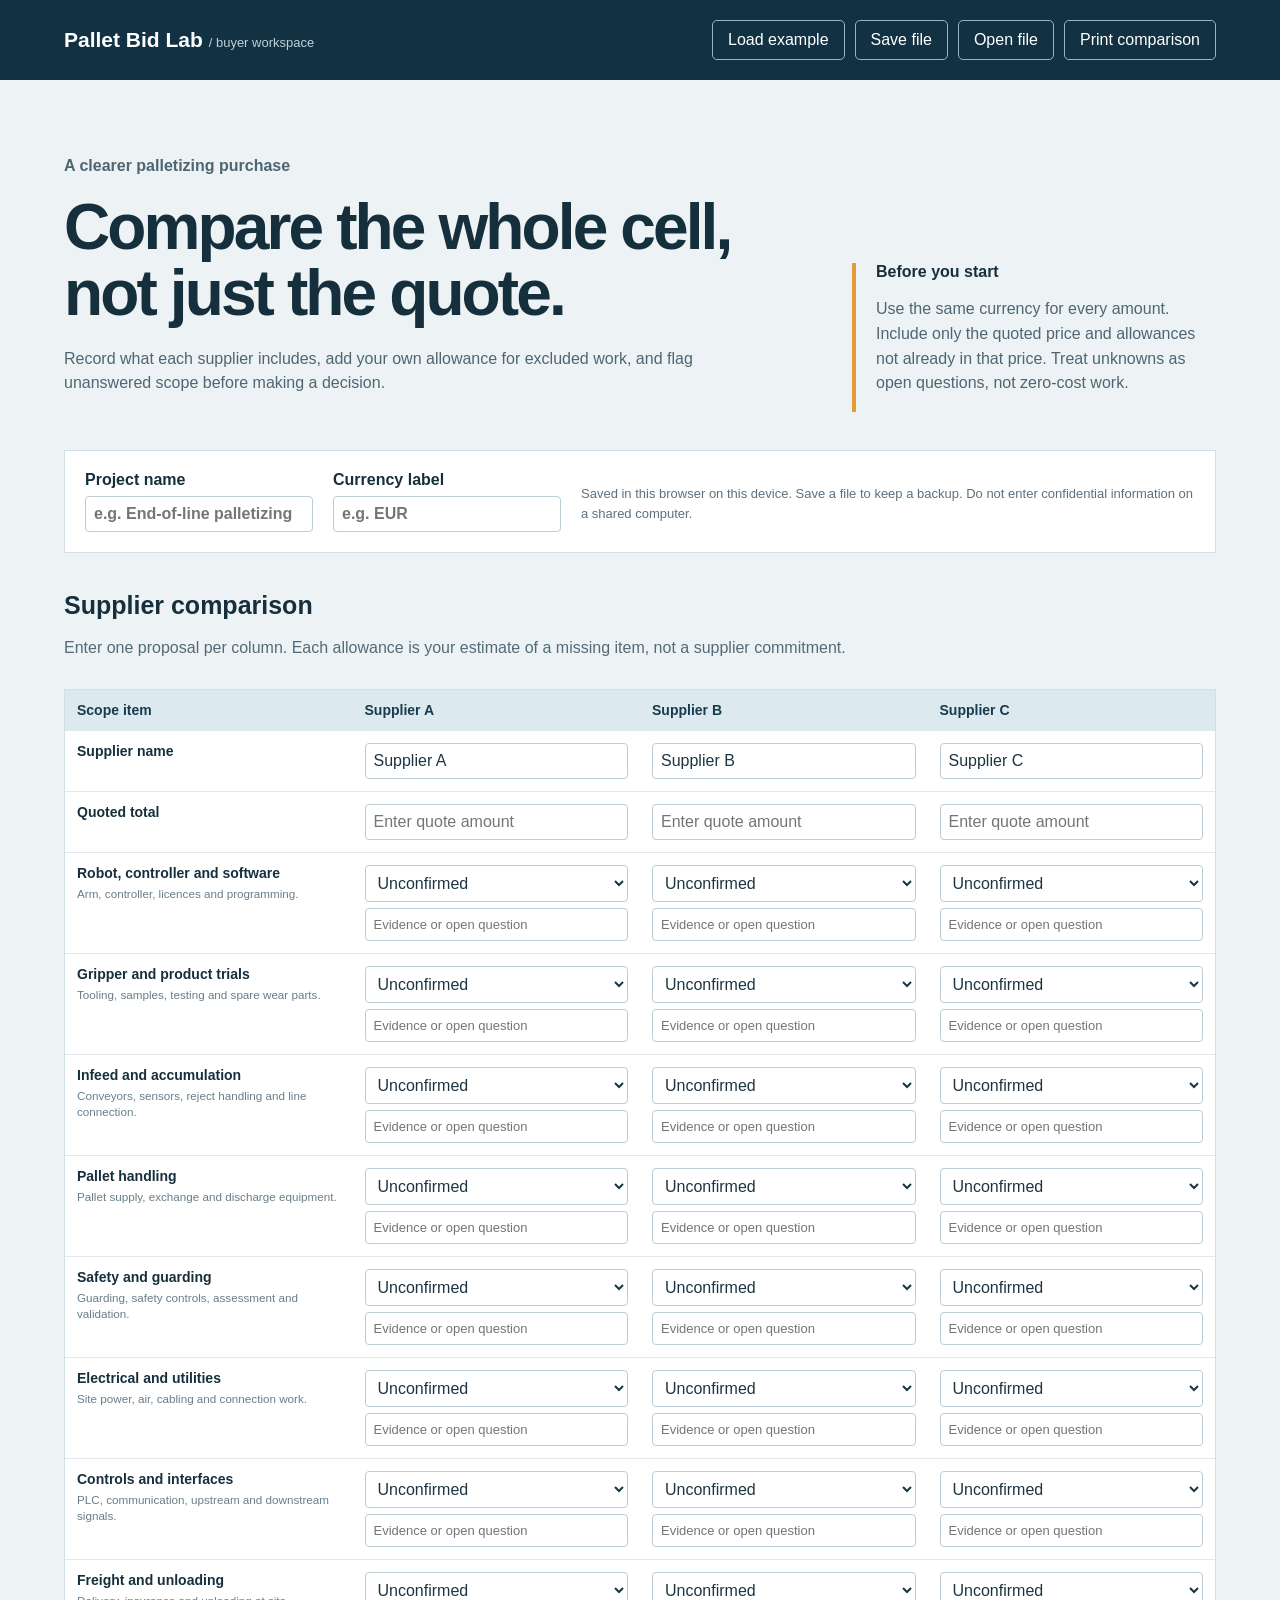
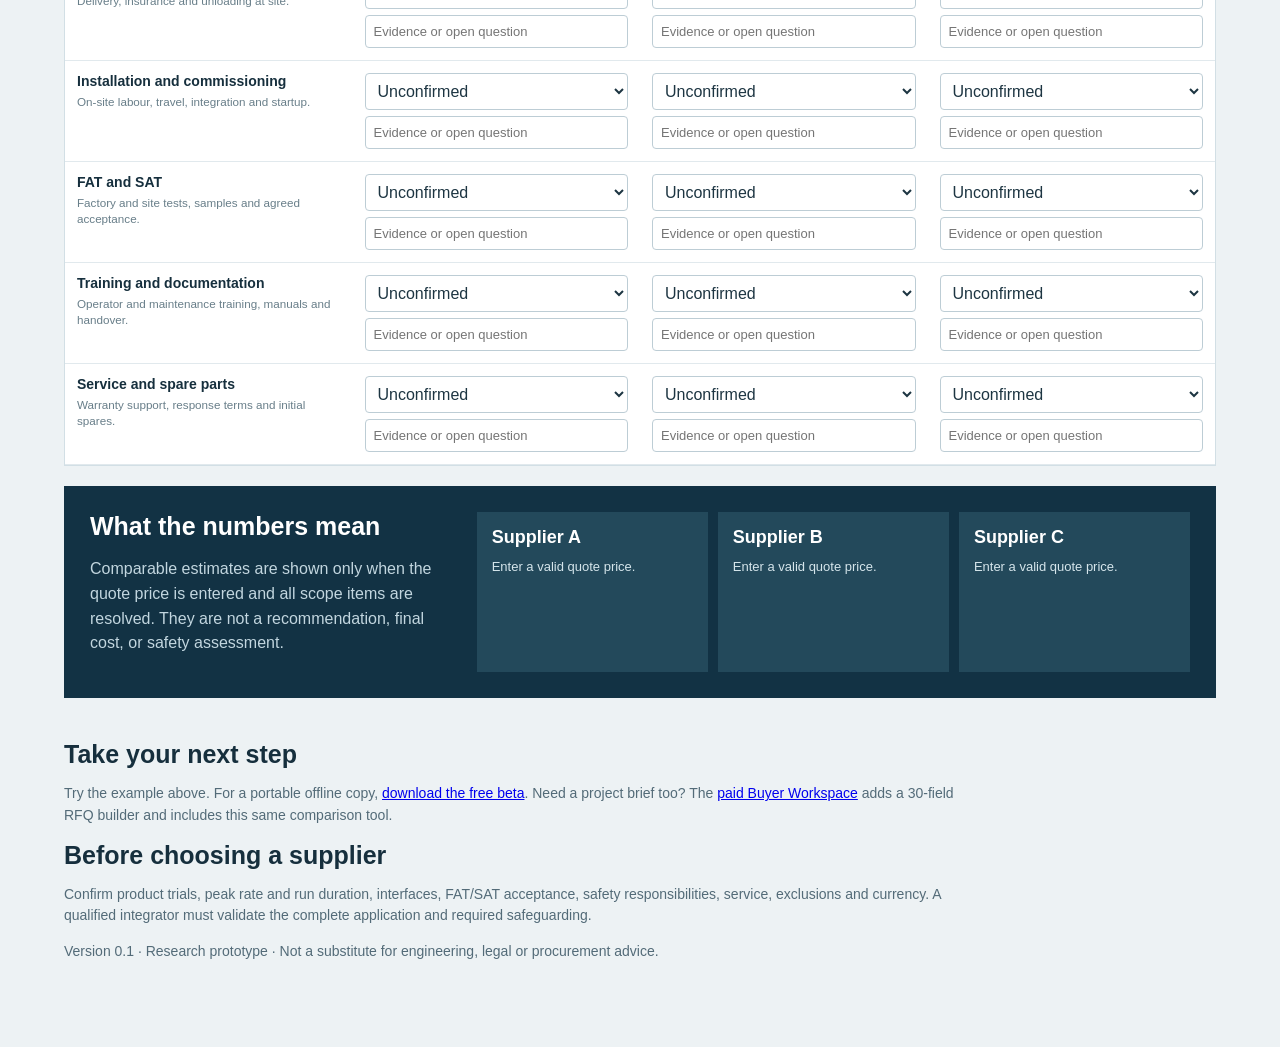
==== index.html @ bc4b7651 "Publish free comparison demo" ====
<!doctype html>
<html lang="en"><head><meta charset="utf-8"><meta name="viewport" content="width=device-width, initial-scale=1"><title>Pallet Bid Lab — compare like-for-like</title><link rel="stylesheet" href="style.css"></head>
<body><header><div class="brand">Pallet Bid Lab <span> / buyer workspace</span></div><div class="header-actions"><button id="demo">Load example</button><button id="save">Save file</button><button id="open">Open file</button><input id="file" type="file" accept="application/json,.json" hidden><button id="print">Print comparison</button></div></header>
<main><section class="intro"><div><p class="eyebrow">A clearer palletizing purchase</p><h1>Compare the whole cell,<br>not just the quote.</h1><p>Record what each supplier includes, add your own allowance for excluded work, and flag unanswered scope before making a decision.</p></div><aside><b>Before you start</b><p>Use the same currency for every amount. Include only the quoted price and allowances not already in that price. Treat unknowns as open questions, not zero-cost work.</p></aside></section>
<section class="project"><label>Project name <input id="project" placeholder="e.g. End-of-line palletizing"></label><label>Currency label <input id="currency" maxlength="8" placeholder="e.g. EUR"></label><p>Saved in this browser on this device. Save a file to keep a backup. Do not enter confidential information on a shared computer.</p></section>
<section class="section-head"><div><h2>Supplier comparison</h2><p>Enter one proposal per column. Each allowance is your estimate of a missing item, not a supplier commitment.</p></div></section>
<div class="table-wrap"><table><thead><tr><th scope="col">Scope item</th><th scope="col">Supplier A</th><th scope="col">Supplier B</th><th scope="col">Supplier C</th></tr></thead><tbody id="body"></tbody></table></div>
<section class="result" aria-live="polite"><div><h2>What the numbers mean</h2><p>Comparable estimates are shown only when the quote price is entered and all scope items are resolved. They are not a recommendation, final cost, or safety assessment.</p></div><div id="results"></div></section>
<section class="notes"><h2>Take your next step</h2><p>Try the example above. For a portable offline copy, <a href="https://okantastic4.gumroad.com/l/pallet-bid-lab-beta">download the free beta</a>. Need a project brief too? The <a href="https://okantastic4.gumroad.com/l/palletizer-buyer-workspace">paid Buyer Workspace</a> adds a 30-field RFQ builder and includes this same comparison tool.</p><h2>Before choosing a supplier</h2><p>Confirm product trials, peak rate and run duration, interfaces, FAT/SAT acceptance, safety responsibilities, service, exclusions and currency. A qualified integrator must validate the complete application and required safeguarding.</p><p>Version 0.1 · Research prototype · Not a substitute for engineering, legal or procurement advice.</p></section></main><script src="app.js"></script></body></html>
---- style.css ----
:root{font-family:Segoe UI,Arial,sans-serif;color:#162f3d;background:#edf2f4}*{box-sizing:border-box}body{margin:0}header{background:#123244;color:white;padding:20px max(5vw,24px);display:flex;justify-content:space-between;align-items:center;gap:16px}.brand{font-weight:750;font-size:21px}.brand span{font-size:13px;font-weight:400;color:#bbd1db}.header-actions{display:flex;gap:10px}button{font:inherit;border:1px solid #98b5c4;background:transparent;color:inherit;border-radius:5px;padding:10px 15px;cursor:pointer}button:hover{background:#24536b}button:focus-visible,input:focus-visible,select:focus-visible{outline:3px solid #e9aa34;outline-offset:2px}main{max-width:1440px;margin:auto;padding:0 max(5vw,24px) 70px}.intro{display:grid;grid-template-columns:2fr 1fr;gap:60px;align-items:end;padding:58px 0 38px}.eyebrow{font-weight:700;color:#b35b20}h1{font-size:clamp(36px,5vw,64px);letter-spacing:-.045em;line-height:1.03;margin:14px 0 20px}p{line-height:1.55}.intro p{max-width:690px;color:#4e6672}.intro aside{border-left:4px solid #e59b3c;padding-left:20px}.project{display:flex;gap:20px;align-items:end;flex-wrap:wrap;background:white;border:1px solid #d2dfe5;padding:20px}.project label{display:grid;gap:7px;font-weight:650;min-width:210px}.project p{font-size:13px;color:#5c7180;margin:0 0 8px;flex:1;min-width:240px}input,select{font:inherit;color:#1d3542;background:white;border:1px solid #bdcdd5;border-radius:4px;padding:8px;width:100%}.section-head{padding:38px 0 12px}.section-head h2,.result h2,.notes h2{margin:0;font-size:25px}.section-head p,.result p,.notes p{color:#536b78}.table-wrap{overflow:auto;background:white;border:1px solid #d2dfe5}table{border-collapse:collapse;width:100%;min-width:850px;table-layout:fixed}th,td{padding:12px;border-bottom:1px solid #e1e9ed;text-align:left;vertical-align:top}th:first-child{width:25%}th{background:#dce9ee;color:#173c4e;font-size:14px}td:first-child{font-weight:650;font-size:14px}td small{display:block;color:#687e89;font-weight:400;margin-top:5px;line-height:1.35}.cell{display:grid;gap:6px}.cell input{font-size:13px}.result{display:grid;grid-template-columns:1fr 2fr;gap:30px;background:#123244;color:white;padding:26px;margin-top:20px}.result p{color:#c2d6df}#results{display:grid;grid-template-columns:repeat(3,1fr);gap:10px}.result-card{background:#23495b;padding:15px}.result-card b{display:block;font-size:18px}.result-card span{display:block;margin-top:10px;font-size:13px;line-height:1.45;color:#d5e5eb}.notes{max-width:900px;padding-top:42px;font-size:14px}@media(max-width:700px){header{align-items:flex-start;flex-direction:column}.intro,.result{grid-template-columns:1fr;gap:15px}.intro{padding-top:35px}#results{grid-template-columns:1fr}.project label{width:100%}}@media print{body{background:white}header{background:white;color:#123244;border-bottom:2px solid #123244}.header-actions{display:none}main{padding:0}.intro{padding:15px 0}.intro h1{font-size:30px}.table-wrap{overflow:visible}table{min-width:0}th,td{padding:5px;font-size:10px}.cell input,.cell select{font-size:9px;padding:3px}.result{background:white;color:#123244;border:1px solid #123244}.result p,.result-card span{color:#123244}.result-card{background:white;border:1px solid #bdcdd5}.notes{padding-top:12px}}
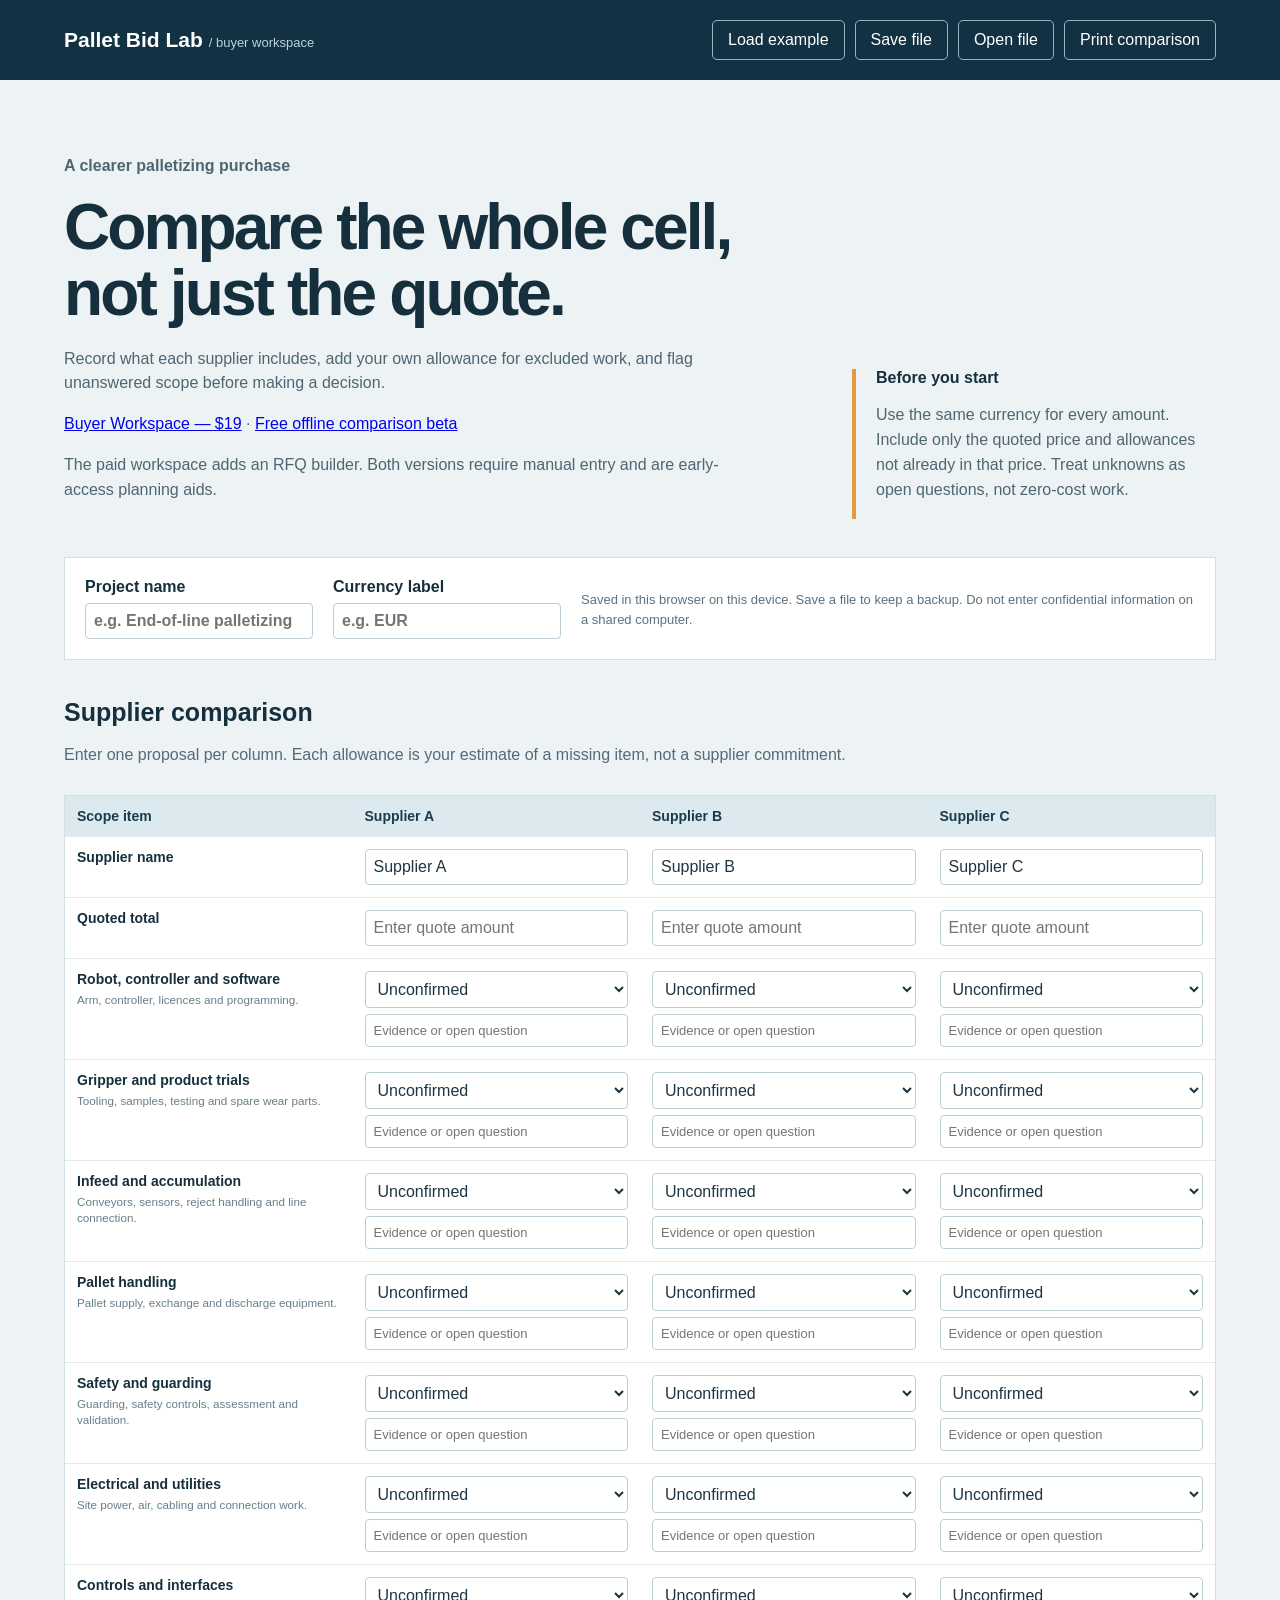
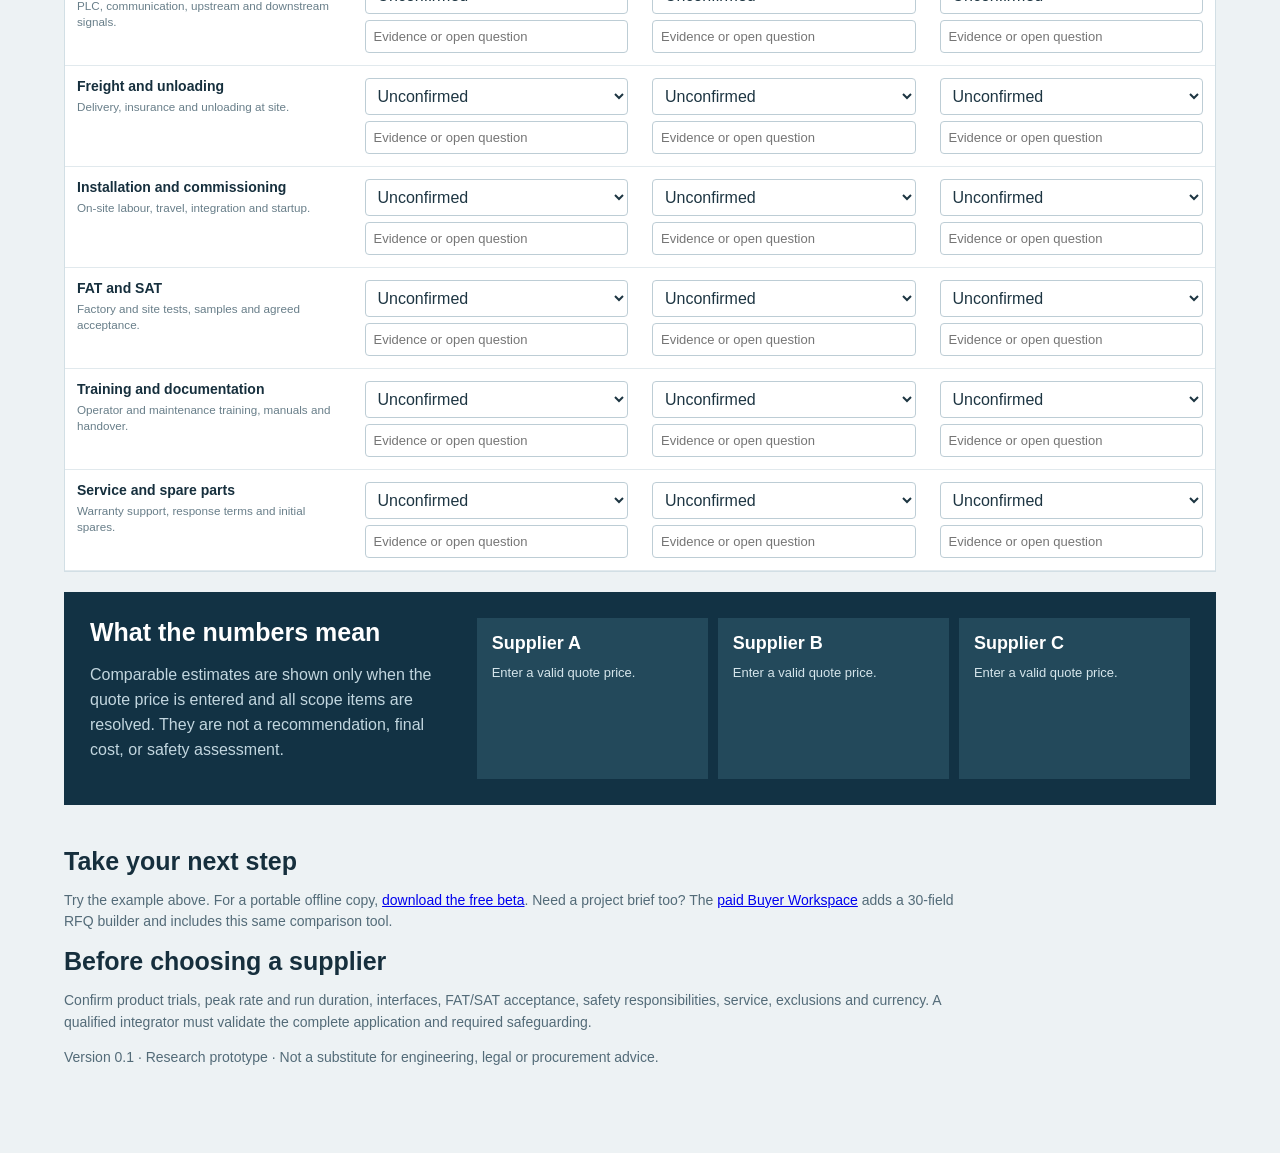
==== commit 5c94589c: "Show workspace options near demo introduction Updated meta description and title for better SEO. Add" ====
--- a/index.html
+++ b/index.html
@@ -1,10 +1,9 @@
-<!doctype html>
-<html lang="en"><head><meta charset="utf-8"><meta name="viewport" content="width=device-width, initial-scale=1"><title>Pallet Bid Lab — compare like-for-like</title><link rel="stylesheet" href="style.css"></head>
-<body><header><div class="brand">Pallet Bid Lab <span> / buyer workspace</span></div><div class="header-actions"><button id="demo">Load example</button><button id="save">Save file</button><button id="open">Open file</button><input id="file" type="file" accept="application/json,.json" hidden><button id="print">Print comparison</button></div></header>
-<main><section class="intro"><div><p class="eyebrow">A clearer palletizing purchase</p><h1>Compare the whole cell,<br>not just the quote.</h1><p>Record what each supplier includes, add your own allowance for excluded work, and flag unanswered scope before making a decision.</p></div><aside><b>Before you start</b><p>Use the same currency for every amount. Include only the quoted price and allowances not already in that price. Treat unknowns as open questions, not zero-cost work.</p></aside></section>
-<section class="project"><label>Project name <input id="project" placeholder="e.g. End-of-line palletizing"></label><label>Currency label <input id="currency" maxlength="8" placeholder="e.g. EUR"></label><p>Saved in this browser on this device. Save a file to keep a backup. Do not enter confidential information on a shared computer.</p></section>
-<section class="section-head"><div><h2>Supplier comparison</h2><p>Enter one proposal per column. Each allowance is your estimate of a missing item, not a supplier commitment.</p></div></section>
-<div class="table-wrap"><table><thead><tr><th scope="col">Scope item</th><th scope="col">Supplier A</th><th scope="col">Supplier B</th><th scope="col">Supplier C</th></tr></thead><tbody id="body"></tbody></table></div>
-<section class="result" aria-live="polite"><div><h2>What the numbers mean</h2><p>Comparable estimates are shown only when the quote price is entered and all scope items are resolved. They are not a recommendation, final cost, or safety assessment.</p></div><div id="results"></div></section>
-<section class="notes"><h2>Take your next step</h2><p>Try the example above. For a portable offline copy, <a href="https://okantastic4.gumroad.com/l/pallet-bid-lab-beta">download the free beta</a>. Need a project brief too? The <a href="https://okantastic4.gumroad.com/l/palletizer-buyer-workspace">paid Buyer Workspace</a> adds a 30-field RFQ builder and includes this same comparison tool.</p><h2>Before choosing a supplier</h2><p>Confirm product trials, peak rate and run duration, interfaces, FAT/SAT acceptance, safety responsibilities, service, exclusions and currency. A qualified integrator must validate the complete application and required safeguarding.</p><p>Version 0.1 · Research prototype · Not a substitute for engineering, legal or procurement advice.</p></section></main><script src="app.js"></script></body></html>
-
+<!doctype html>
+<html lang="en"><head><meta charset="utf-8"><meta name="viewport" content="width=device-width, initial-scale=1"><meta name="description" content="Compare robotic palletizer quotes using a free browser demo. Review scope, exclusions and supplier estimates before choosing a solution."><title>Pallet Bid Lab — robotic palletizer quote comparison</title><link rel="stylesheet" href="style.css"></head>
+<body><header><div class="brand">Pallet Bid Lab <span> / buyer workspace</span></div><div class="header-actions"><button id="demo">Load example</button><button id="save">Save file</button><button id="open">Open file</button><input id="file" type="file" accept="application/json,.json" hidden><button id="print">Print comparison</button></div></header>
+<main><section class="intro"><div><p class="eyebrow">A clearer palletizing purchase</p><h1>Compare the whole cell,<br>not just the quote.</h1><p>Record what each supplier includes, add your own allowance for excluded work, and flag unanswered scope before making a decision.</p><p><a href="https://okantastic4.gumroad.com/l/palletizer-buyer-workspace">Buyer Workspace — $19</a> · <a href="https://okantastic4.gumroad.com/l/pallet-bid-lab-beta">Free offline comparison beta</a></p><p>The paid workspace adds an RFQ builder. Both versions require manual entry and are early-access planning aids.</p></div><aside><b>Before you start</b><p>Use the same currency for every amount. Include only the quoted price and allowances not already in that price. Treat unknowns as open questions, not zero-cost work.</p></aside></section>
+<section class="project"><label>Project name <input id="project" placeholder="e.g. End-of-line palletizing"></label><label>Currency label <input id="currency" maxlength="8" placeholder="e.g. EUR"></label><p>Saved in this browser on this device. Save a file to keep a backup. Do not enter confidential information on a shared computer.</p></section>
+<section class="section-head"><div><h2>Supplier comparison</h2><p>Enter one proposal per column. Each allowance is your estimate of a missing item, not a supplier commitment.</p></div></section>
+<div class="table-wrap"><table><thead><tr><th scope="col">Scope item</th><th scope="col">Supplier A</th><th scope="col">Supplier B</th><th scope="col">Supplier C</th></tr></thead><tbody id="body"></tbody></table></div>
+<section class="result" aria-live="polite"><div><h2>What the numbers mean</h2><p>Comparable estimates are shown only when the quote price is entered and all scope items are resolved. They are not a recommendation, final cost, or safety assessment.</p></div><div id="results"></div></section>
+<section class="notes"><h2>Take your next step</h2><p>Try the example above. For a portable offline copy, <a href="https://okantastic4.gumroad.com/l/pallet-bid-lab-beta">download the free beta</a>. Need a project brief too? The <a href="https://okantastic4.gumroad.com/l/palletizer-buyer-workspace">paid Buyer Workspace</a> adds a 30-field RFQ builder and includes this same comparison tool.</p><h2>Before choosing a supplier</h2><p>Confirm product trials, peak rate and run duration, interfaces, FAT/SAT acceptance, safety responsibilities, service, exclusions and currency. A qualified integrator must validate the complete application and required safeguarding.</p><p>Version 0.1 · Research prototype · Not a substitute for engineering, legal or procurement advice.</p></section></main><script src="app.js"></script></body></html>
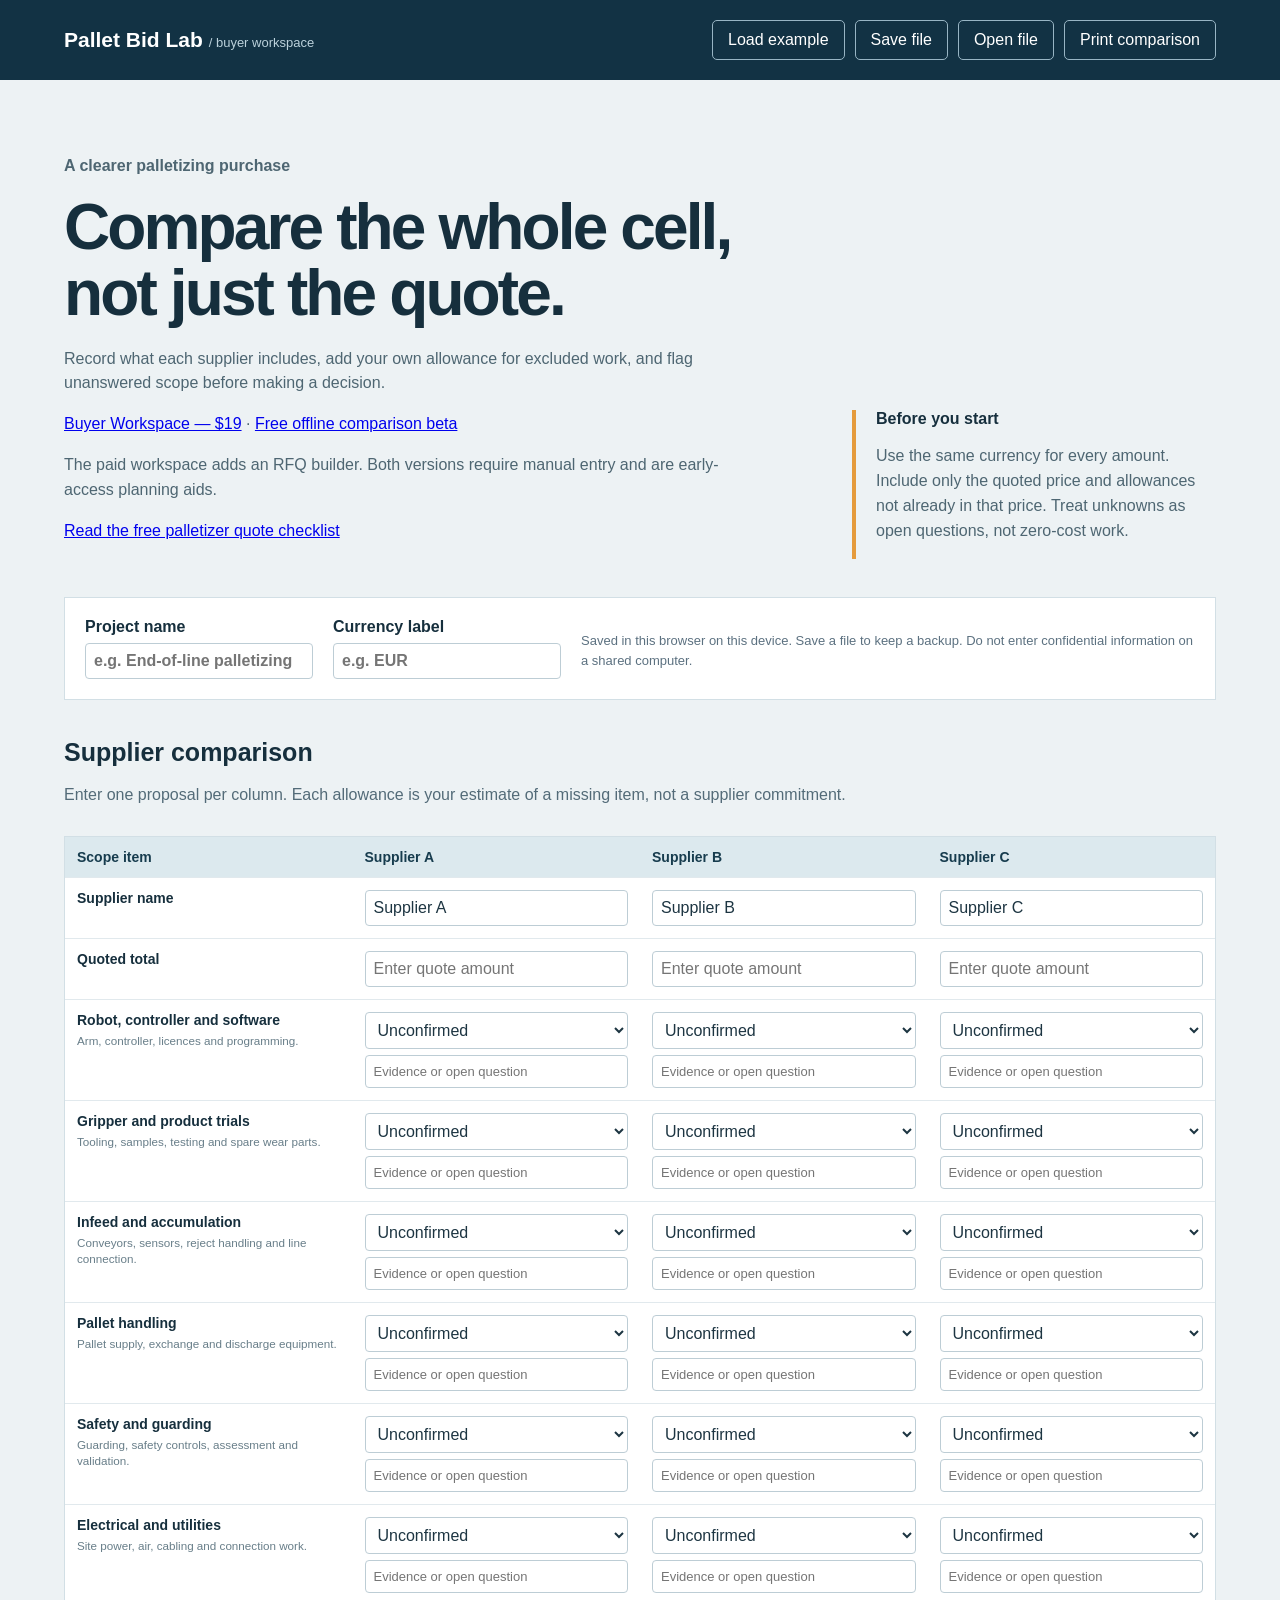
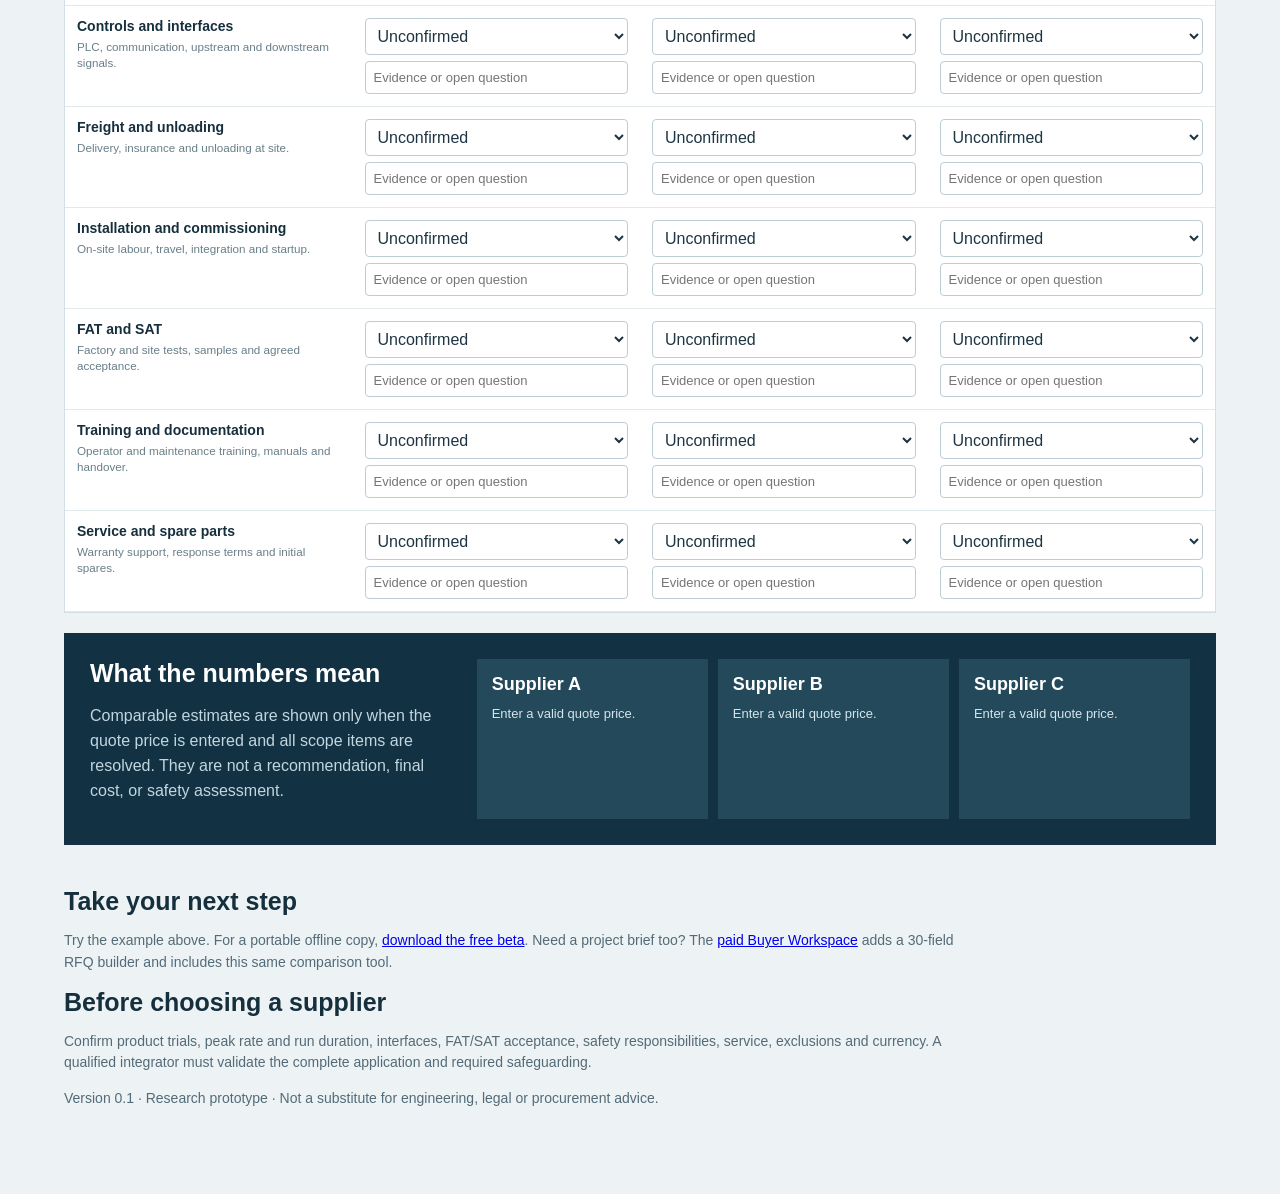
==== commit 2571e4d4: "Link the buyer checklist from the demo Added a link to the free palletizer quote checklist in the in" ====
--- a/index.html
+++ b/index.html
@@ -1,7 +1,7 @@
 <!doctype html>
 <html lang="en"><head><meta charset="utf-8"><meta name="viewport" content="width=device-width, initial-scale=1"><meta name="description" content="Compare robotic palletizer quotes using a free browser demo. Review scope, exclusions and supplier estimates before choosing a solution."><title>Pallet Bid Lab — robotic palletizer quote comparison</title><link rel="stylesheet" href="style.css"></head>
 <body><header><div class="brand">Pallet Bid Lab <span> / buyer workspace</span></div><div class="header-actions"><button id="demo">Load example</button><button id="save">Save file</button><button id="open">Open file</button><input id="file" type="file" accept="application/json,.json" hidden><button id="print">Print comparison</button></div></header>
-<main><section class="intro"><div><p class="eyebrow">A clearer palletizing purchase</p><h1>Compare the whole cell,<br>not just the quote.</h1><p>Record what each supplier includes, add your own allowance for excluded work, and flag unanswered scope before making a decision.</p><p><a href="https://okantastic4.gumroad.com/l/palletizer-buyer-workspace">Buyer Workspace — $19</a> · <a href="https://okantastic4.gumroad.com/l/pallet-bid-lab-beta">Free offline comparison beta</a></p><p>The paid workspace adds an RFQ builder. Both versions require manual entry and are early-access planning aids.</p></div><aside><b>Before you start</b><p>Use the same currency for every amount. Include only the quoted price and allowances not already in that price. Treat unknowns as open questions, not zero-cost work.</p></aside></section>
+<main><section class="intro"><div><p class="eyebrow">A clearer palletizing purchase</p><h1>Compare the whole cell,<br>not just the quote.</h1><p>Record what each supplier includes, add your own allowance for excluded work, and flag unanswered scope before making a decision.</p><p><a href="https://okantastic4.gumroad.com/l/palletizer-buyer-workspace">Buyer Workspace — $19</a> · <a href="https://okantastic4.gumroad.com/l/pallet-bid-lab-beta">Free offline comparison beta</a></p><p>The paid workspace adds an RFQ builder. Both versions require manual entry and are early-access planning aids.</p><p><a href="palletizer-quote-checklist.html">Read the free palletizer quote checklist</a></p></div><aside><b>Before you start</b><p>Use the same currency for every amount. Include only the quoted price and allowances not already in that price. Treat unknowns as open questions, not zero-cost work.</p></aside></section>
 <section class="project"><label>Project name <input id="project" placeholder="e.g. End-of-line palletizing"></label><label>Currency label <input id="currency" maxlength="8" placeholder="e.g. EUR"></label><p>Saved in this browser on this device. Save a file to keep a backup. Do not enter confidential information on a shared computer.</p></section>
 <section class="section-head"><div><h2>Supplier comparison</h2><p>Enter one proposal per column. Each allowance is your estimate of a missing item, not a supplier commitment.</p></div></section>
 <div class="table-wrap"><table><thead><tr><th scope="col">Scope item</th><th scope="col">Supplier A</th><th scope="col">Supplier B</th><th scope="col">Supplier C</th></tr></thead><tbody id="body"></tbody></table></div>
